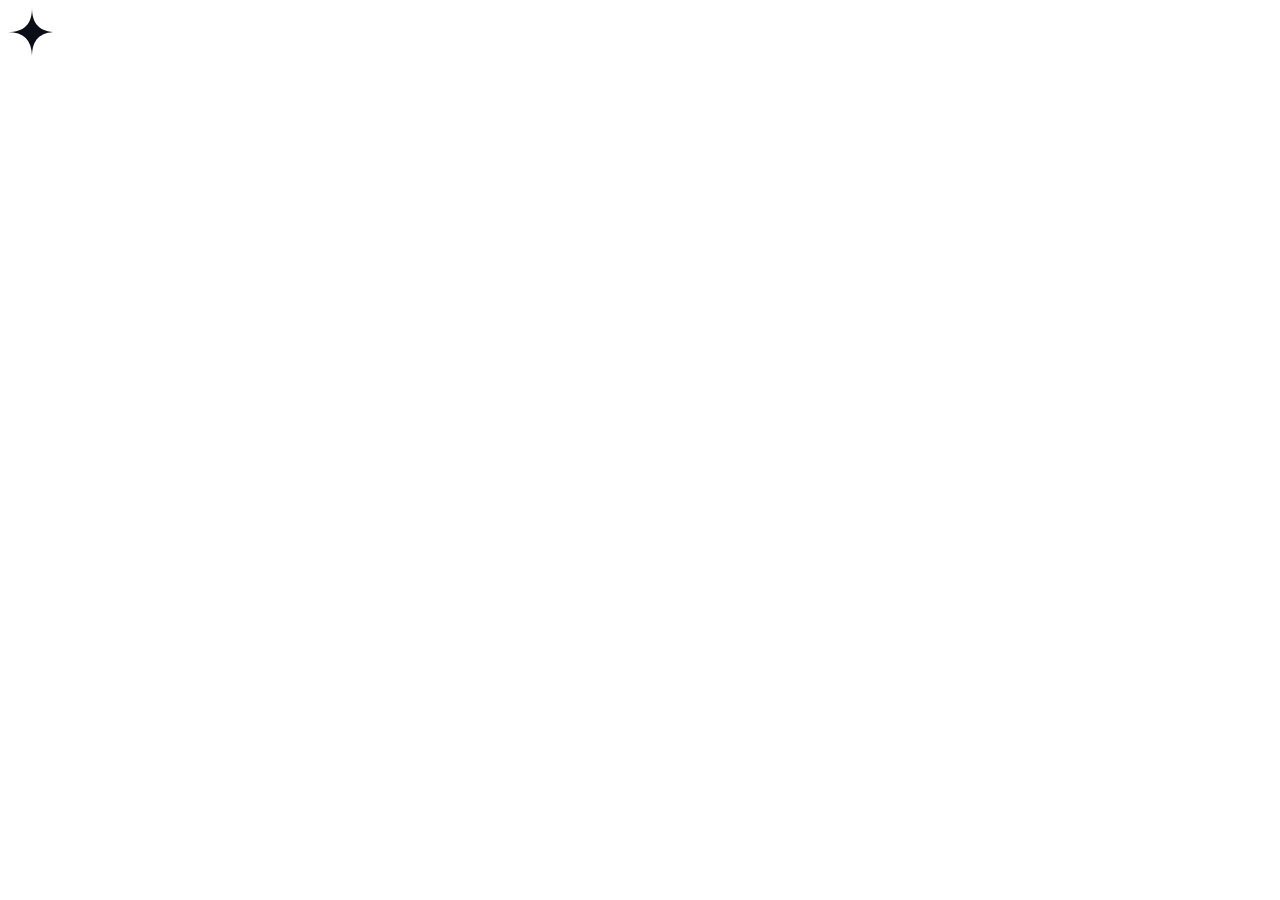
==== index.html @ 3cb96f58 "dev environ prepared" ====
<!DOCTYPE html>
<html lang="en">
<head>
    <meta charset="UTF-8">
    <meta name="viewport" content="width=device-width, initial-scale=1.0">
    <link rel="shortcut icon" href="./Assests/favicon-32x32.png" type="image/x-icon">
    <title>Document</title>
</head>
<body>
    <div class="container">
        <header>
            <img src="./Assests/shared/logo.svg" alt="">
            <nav>

            </nav>
        </header>
    </div>
    
</body>
</html>
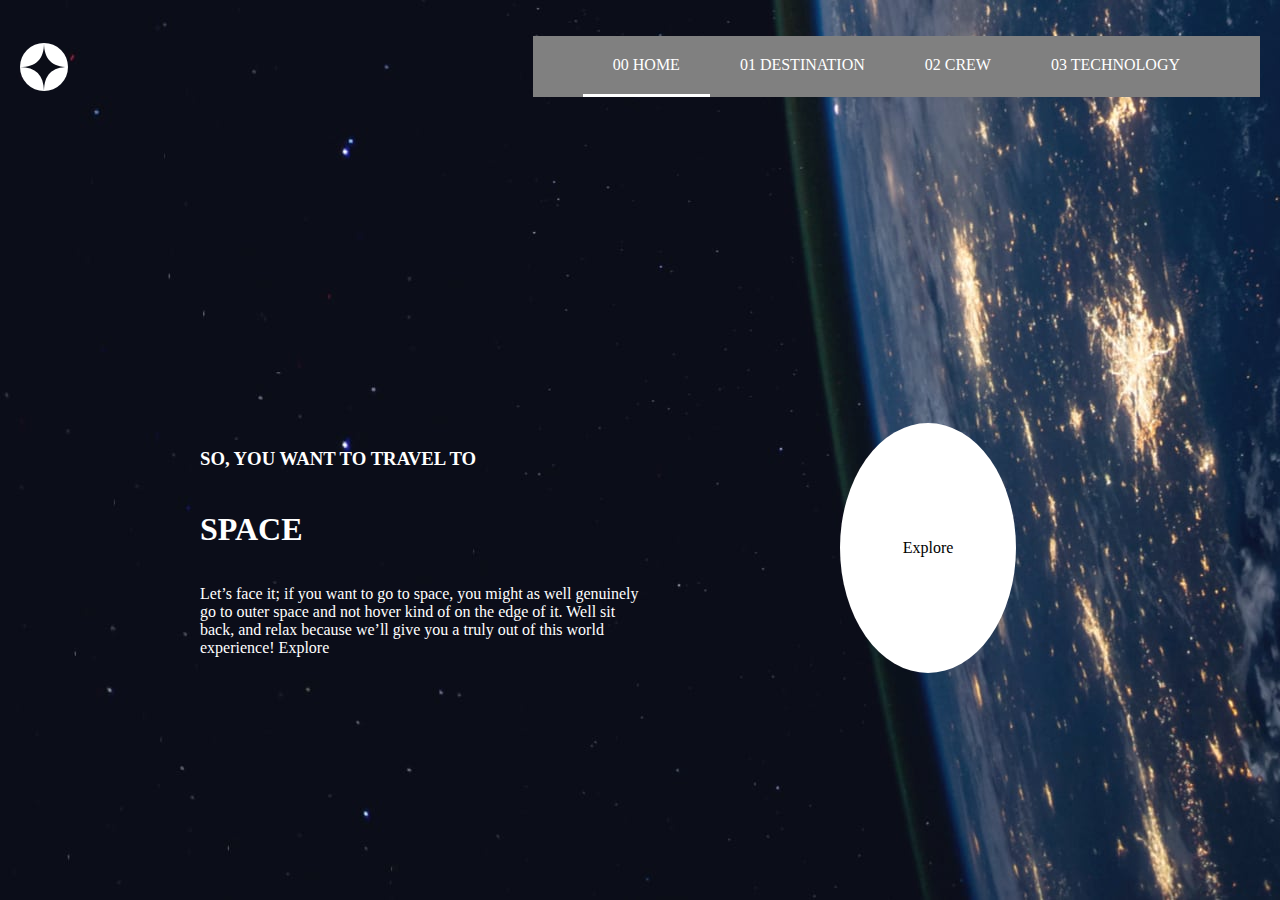
==== commit a44bc44e: "desktop view of hompage" ====
--- a/index.html
+++ b/index.html
@@ -5,15 +5,34 @@
     <meta name="viewport" content="width=device-width, initial-scale=1.0">
     <link rel="shortcut icon" href="./Assests/favicon-32x32.png" type="image/x-icon">
     <title>Document</title>
+    <link rel="stylesheet" href="./Css/Index.css">
 </head>
 <body>
     <div class="container">
         <header>
             <img src="./Assests/shared/logo.svg" alt="">
             <nav>
-
+                <ul>
+                    <li class="active">00 HOME</li>
+                    <li>01 DESTINATION</li>
+                    <li>02 CREW</li>
+                    <li>03 TECHNOLOGY</li>
+                </ul>
             </nav>
         </header>
+        <main>
+            <section class="text-section">
+                <h3>SO, YOU WANT TO TRAVEL TO</h3>
+                <h1>SPACE</h1>
+
+                <p>Let’s face it; if you want to go to space, you might as well genuinely go to outer space and not hover kind of on the edge of it. Well sit back, and relax because we’ll give you a truly out of this world experience! Explore</p>
+            </section>
+            <section class="explore">
+                <div>
+                    <p>Explore</p>
+                </div>
+            </section>
+        </main>
     </div>
     
 </body>
--- a/Css/Index.css
+++ b/Css/Index.css
@@ -0,0 +1,67 @@
+*{
+    box-sizing: border-box;
+}
+body{
+    padding: 0%;
+    margin: 0%;
+    min-height: 100vh;
+}
+
+/* Homepage */
+
+.container{
+    background-image: url(../Assests/home/background-home-desktop.jpg);
+    background-repeat: no-repeat;
+    background-size: cover;
+    min-height: inherit;
+}
+.container header{
+    display: flex;
+    justify-content: space-between;
+    align-items: center;
+    padding: 20px;
+}
+.container header ul{
+    display: flex;
+    list-style-type: none;
+    justify-content: space-around;
+    background-color: rgb(128, 128, 128);
+    padding:0px 50px;
+}
+.container header li{
+    padding: 20px 30px;
+    color: white;
+}
+.container header .active{
+    border-bottom: 3px solid white;
+}
+
+/* Main */
+main{
+    height: 60vh;
+    display: flex;
+}
+
+main section{
+    width: 50%;
+    display: flex;
+    flex-direction: column;
+    padding-left: 200px;
+    justify-content: end;
+    color: white;
+}
+
+.text-section h1{
+    font-size: 32px;
+    font-weight: bold;
+}
+main section div{
+    background-color: white;
+    border-radius: 60%;
+    color: black;
+    width: 40%;
+    height:250px;
+    display: flex;
+    justify-content: center;
+    align-items: center;
+}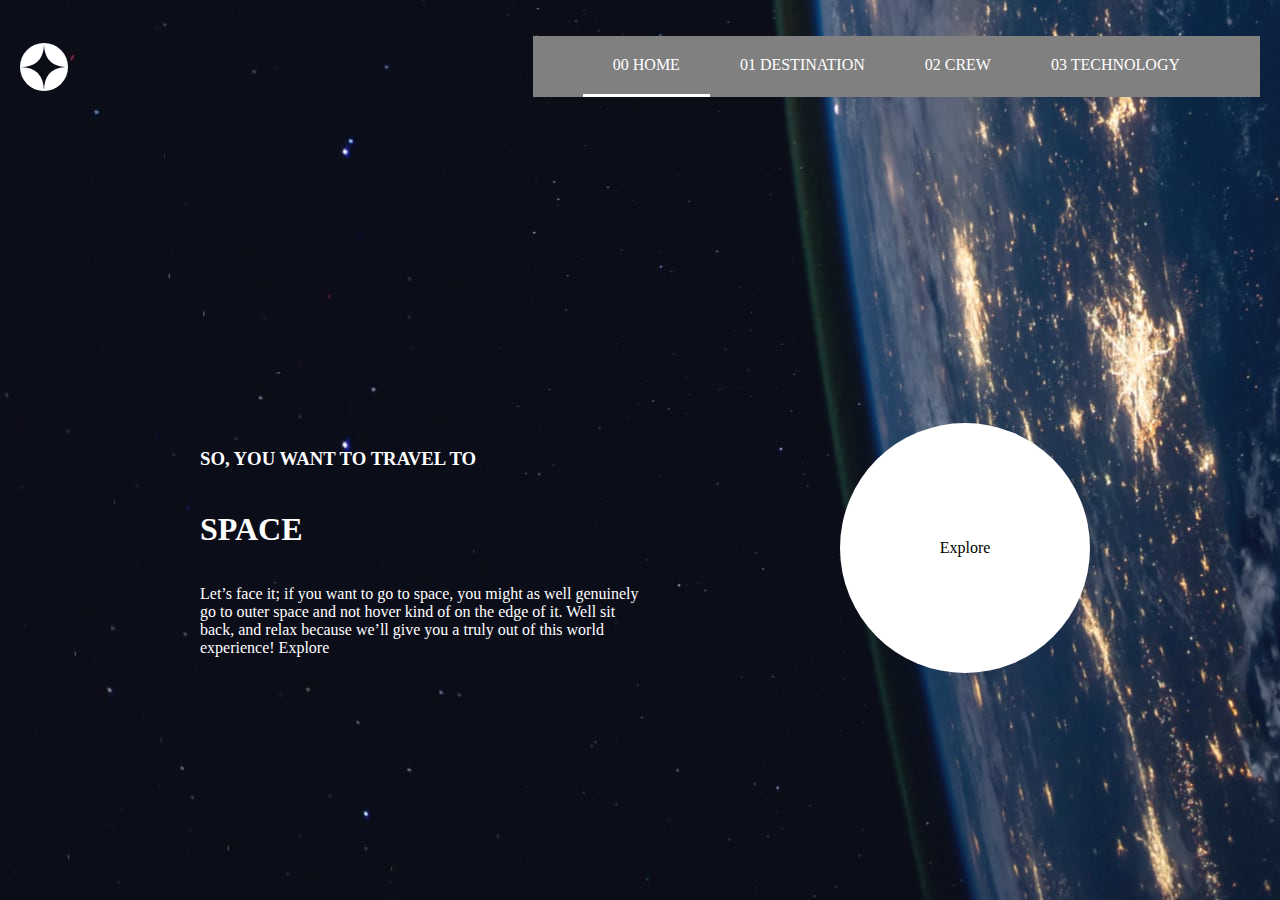
==== commit 8a7979d4: "all pages done remain responsiveness" ====
--- a/index.html
+++ b/index.html
@@ -3,20 +3,28 @@
 <head>
     <meta charset="UTF-8">
     <meta name="viewport" content="width=device-width, initial-scale=1.0">
-    <link rel="shortcut icon" href="./Assests/favicon-32x32.png" type="image/x-icon">
+    <link rel="shortcut icon" href="./assets/favicon-32x32.png" type="image/x-icon">
     <title>Document</title>
     <link rel="stylesheet" href="./Css/Index.css">
+    <link rel="stylesheet" href="./Css/navbar.css">
 </head>
 <body>
     <div class="container">
         <header>
-            <img src="./Assests/shared/logo.svg" alt="">
+            <img src="./assets/shared/logo.svg" alt="">
             <nav>
-                <ul>
-                    <li class="active">00 HOME</li>
-                    <li>01 DESTINATION</li>
-                    <li>02 CREW</li>
-                    <li>03 TECHNOLOGY</li>
+                <ul class="navbar">
+                    <li class="active"><a href="#">00 HOME</a></li>
+                    <li class="dropdown-menu">01 DESTINATION
+                        <ul class="drop-down drop">
+                            <li class="drop-list"><a href="./destination-moon.html">Moon</a></li>
+                            <li class="drop-list">Mars</li>
+                            <li class="drop-list">Europa</li>
+                            <li class="drop-list">Titan</li>
+                        </ul>
+                    </li>
+                    <li><a href="./crew.html">02 CREW</a></li>
+                    <li><a href="./technology.html">03 TECHNOLOGY</a></li>
                 </ul>
             </nav>
         </header>
@@ -36,4 +44,5 @@
     </div>
     
 </body>
+<script type="module" src="./JS/index.js"></script> 
 </html>--- a/Css/Index.css
+++ b/Css/Index.css
@@ -10,30 +10,10 @@
 /* Homepage */
 
 .container{
-    background-image: url(../Assests/home/background-home-desktop.jpg);
+    background-image: url(../assets/home/background-home-desktop.jpg);
     background-repeat: no-repeat;
     background-size: cover;
     min-height: inherit;
-}
-.container header{
-    display: flex;
-    justify-content: space-between;
-    align-items: center;
-    padding: 20px;
-}
-.container header ul{
-    display: flex;
-    list-style-type: none;
-    justify-content: space-around;
-    background-color: rgb(128, 128, 128);
-    padding:0px 50px;
-}
-.container header li{
-    padding: 20px 30px;
-    color: white;
-}
-.container header .active{
-    border-bottom: 3px solid white;
 }
 
 /* Main */
@@ -59,7 +39,7 @@
     background-color: white;
     border-radius: 60%;
     color: black;
-    width: 40%;
+    max-width: 250px;
     height:250px;
     display: flex;
     justify-content: center;
--- a/Css/navbar.css
+++ b/Css/navbar.css
@@ -0,0 +1,48 @@
+header{
+    display: flex;
+    justify-content: space-between;
+    align-items: center;
+    padding: 20px;
+    /* overflow: hidden; */
+}
+header .navbar{
+    display: flex;
+    list-style-type: none;
+    justify-content: space-around;
+    background-color: rgb(128, 128, 128);
+    padding:0px 50px;
+}
+.navbar li{
+    padding: 20px 30px;
+    color: white;
+}
+.active{
+    border-bottom: 3px solid white;
+}
+.dropdown-menu{
+    /* overflow: hidden; */
+    position: relative;
+}
+.drop-down{
+    display: none;
+    flex-direction: column;
+    background-color: white;
+    z-index: 1;
+    color: black;
+    position: absolute;
+}
+.drop-down li{
+    color: black;
+}
+.drop-down li a{
+    color: black;
+}
+
+.dropdown-menu:hover .drop-down {
+    display: flex;
+    cursor: pointer;
+}
+a{
+    text-decoration: none;
+    color: white;
+}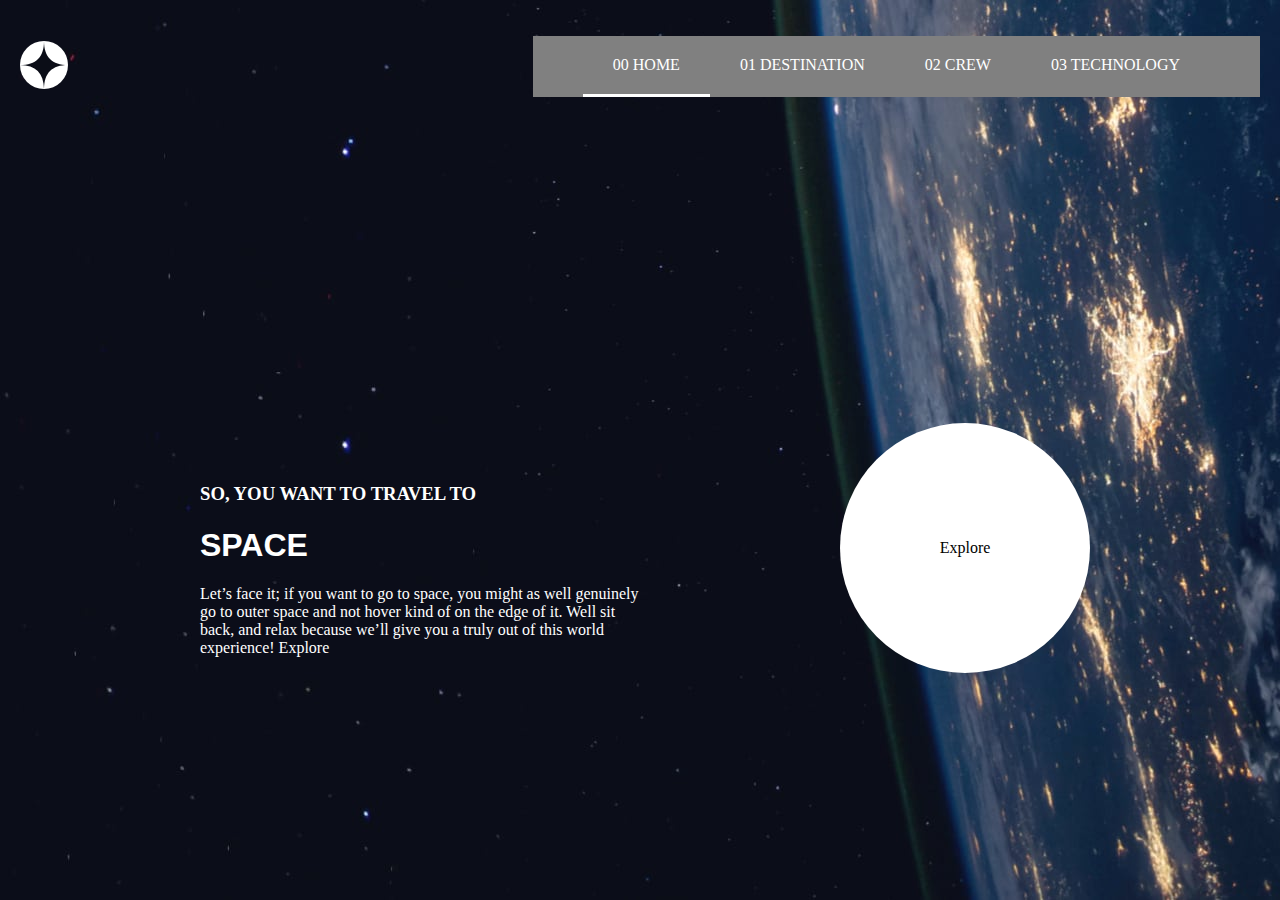
==== commit 73645ec9: "ready for prod" ====
--- a/index.html
+++ b/index.html
@@ -11,17 +11,16 @@
 <body>
     <div class="container">
         <header>
-            <img src="./assets/shared/logo.svg" alt="">
-            <nav>
-                <ul class="navbar">
+            <nav class="navbar">
+                <div class="logo">
+                    <img src="./assets/shared/logo.svg" alt="">
+                </div>
+                <a href="#" class="toggle-btn">
+                    <img src="./assets/shared/icon-hamburger.svg" alt="">
+                </a>
+                <ul class="nav-links">
                     <li class="active"><a href="#">00 HOME</a></li>
-                    <li class="dropdown-menu">01 DESTINATION
-                        <ul class="drop-down drop">
-                            <li class="drop-list"><a href="./destination-moon.html">Moon</a></li>
-                            <li class="drop-list">Mars</li>
-                            <li class="drop-list">Europa</li>
-                            <li class="drop-list">Titan</li>
-                        </ul>
+                    <li class="dropdown-menu"> <a href="./destination-moon.html">01 DESTINATION</a>
                     </li>
                     <li><a href="./crew.html">02 CREW</a></li>
                     <li><a href="./technology.html">03 TECHNOLOGY</a></li>
@@ -30,13 +29,15 @@
         </header>
         <main>
             <section class="text-section">
-                <h3>SO, YOU WANT TO TRAVEL TO</h3>
-                <h1>SPACE</h1>
+                <div class="text-content">
+                    <h3>SO, YOU WANT TO TRAVEL TO</h3>
+                    <h1>SPACE</h1>
 
-                <p>Let’s face it; if you want to go to space, you might as well genuinely go to outer space and not hover kind of on the edge of it. Well sit back, and relax because we’ll give you a truly out of this world experience! Explore</p>
+                    <p>Let’s face it; if you want to go to space, you might as well genuinely go to outer space and not hover kind of on the edge of it. Well sit back, and relax because we’ll give you a truly out of this world experience! Explore</p>
+                </div>
             </section>
             <section class="explore">
-                <div>
+                <div class="circle">
                     <p>Explore</p>
                 </div>
             </section>
@@ -45,4 +46,5 @@
     
 </body>
 <script type="module" src="./JS/index.js"></script> 
+<script type="module" src="./JS/navbar.js"></script>
 </html>--- a/Css/Index.css
+++ b/Css/Index.css
@@ -18,7 +18,7 @@
 
 /* Main */
 main{
-    height: 60vh;
+    min-height: 60vh;
     display: flex;
 }
 
@@ -34,14 +34,54 @@
 .text-section h1{
     font-size: 32px;
     font-weight: bold;
+    font-stretch: expanded;
+    font-family: Arial, Helvetica, sans-serif;
 }
-main section div{
+.circle{
     background-color: white;
     border-radius: 60%;
     color: black;
-    max-width: 250px;
+    width: 250px;
     height:250px;
     display: flex;
     justify-content: center;
     align-items: center;
+}
+
+@media screen and (max-width:992px) {
+    main section{
+        padding-left: 100px;
+    }
+    .container{
+        background-image: url(../assets/home/background-home-tablet.jpg);
+    }
+}
+@media screen and (max-width:768px) {
+    .container{
+        background-image: url(../assets/home/background-home-tablet.jpg);
+    }
+    main{
+        flex-direction: column;
+        justify-content: center;
+        align-items: center;
+    }
+    main section{
+        padding: 0px 30px;
+        width: 100%;
+        justify-content: center;
+        text-align: center;
+        min-height: 40vh;
+    }
+    .explore{
+        align-items: center;
+    }
+    .text-section{
+        letter-spacing: 2px;
+        /* font-family: 'Franklin Gothic Medium', 'Arial Narrow', Arial, sans-serif; */
+        padding: 0px 50px;
+    }
+    .text-content{
+        width: 70%;
+        margin: 0 auto;
+    }
 }--- a/Css/navbar.css
+++ b/Css/navbar.css
@@ -1,48 +1,60 @@
 header{
+    justify-content: space-between;
+    align-items: center;
+    padding: 20px;
+    overflow: hidden;
+}
+.navbar{
     display: flex;
     justify-content: space-between;
     align-items: center;
-    padding: 20px;
-    /* overflow: hidden; */
+    position: relative;
+    
 }
-header .navbar{
+.nav-links{
     display: flex;
     list-style-type: none;
     justify-content: space-around;
     background-color: rgb(128, 128, 128);
     padding:0px 50px;
 }
-.navbar li{
+.nav-links li{
     padding: 20px 30px;
     color: white;
 }
 .active{
     border-bottom: 3px solid white;
 }
-.dropdown-menu{
-    /* overflow: hidden; */
-    position: relative;
-}
-.drop-down{
-    display: none;
-    flex-direction: column;
-    background-color: white;
-    z-index: 1;
-    color: black;
-    position: absolute;
-}
-.drop-down li{
-    color: black;
-}
-.drop-down li a{
-    color: black;
-}
-
-.dropdown-menu:hover .drop-down {
-    display: flex;
-    cursor: pointer;
-}
 a{
     text-decoration: none;
     color: white;
+}
+.toggle-btn{
+    position: absolute;
+    right: 1rem;
+    display: none;
+    top: 0px;
+}
+
+@media screen and (max-width:900px) {
+    .toggle-btn{
+        display: block;
+    }
+    .nav-links{
+        display: none;
+        flex-direction: column;
+        text-align: center;
+        font-weight: bolder;
+    }
+    .navbar-active{
+        display: flex;
+    }
+    .navbar{
+        flex-direction: column;
+        justify-content: space-between;
+        align-items:normal;
+        /* position: fixed;
+        width: 100%; */
+    }
+    
 }